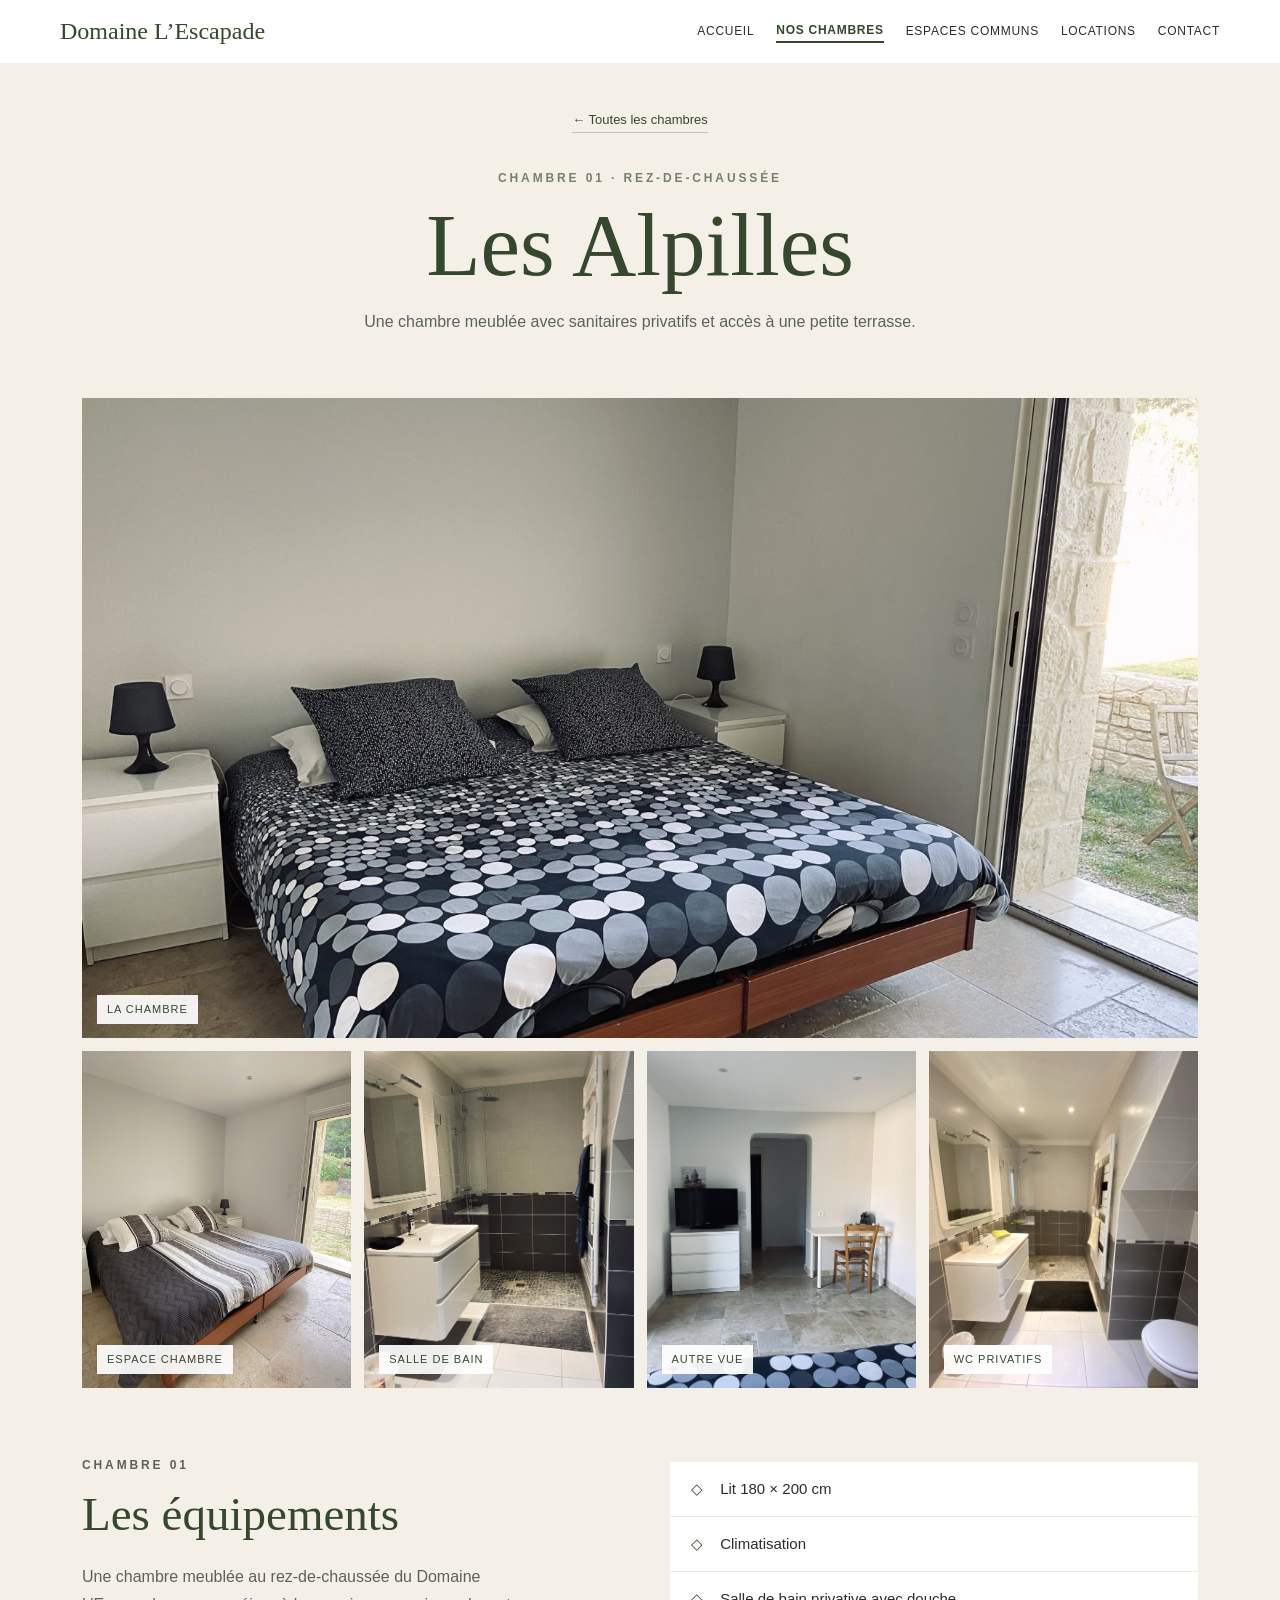
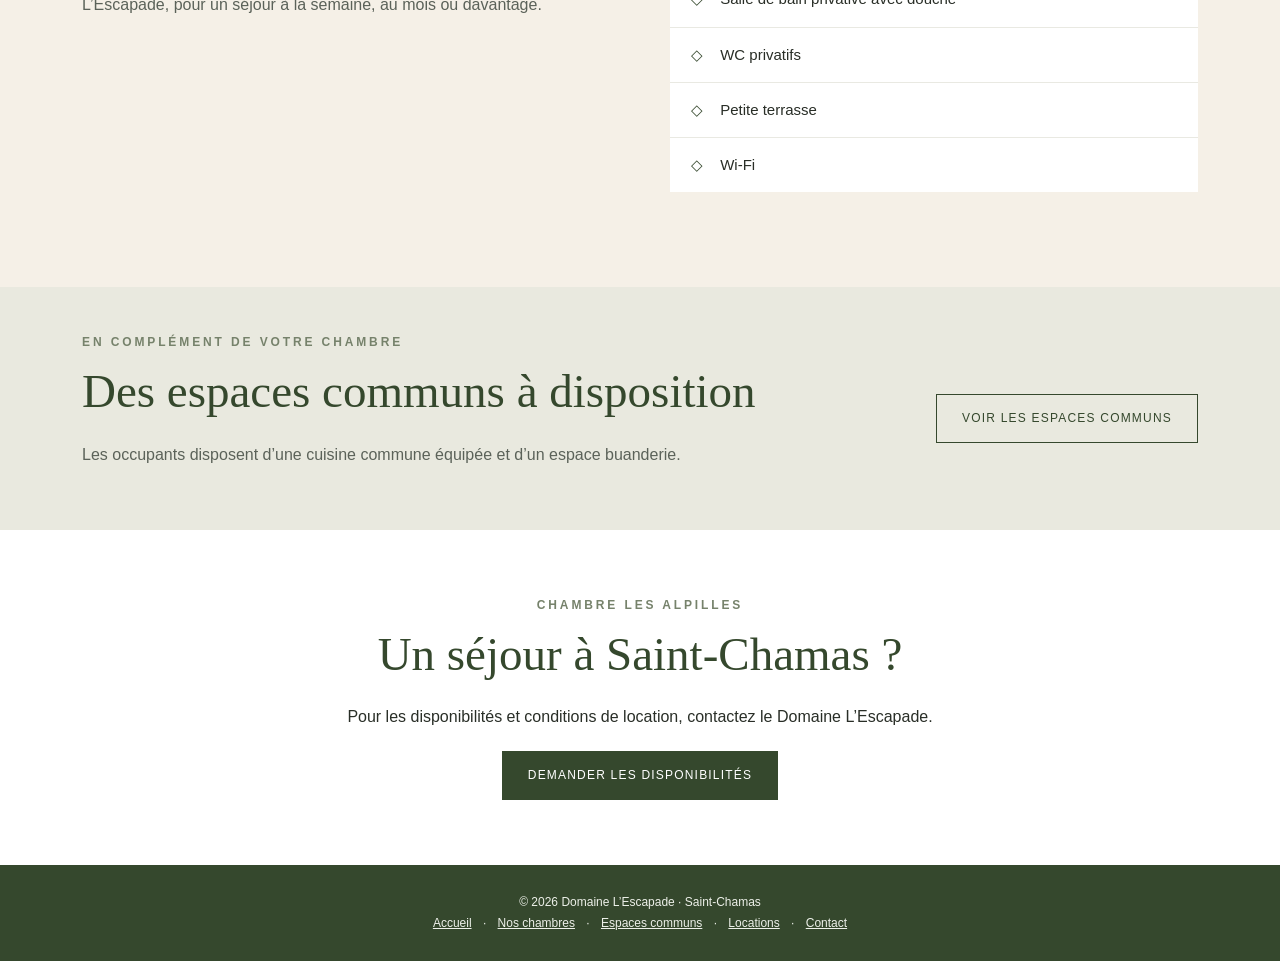
==== alpilles.html @ 5a4e379f "Add files via upload" ====
<!doctype html>
<html lang="fr"><head><meta charset="utf-8"><meta name="viewport" content="width=device-width,initial-scale=1"><meta name="description" content="Chambre Les Alpilles au Domaine L’Escapade : lit 180 × 200, climatisation, Wi-Fi, salle de bain et WC privatifs, petite terrasse."><title>Les Alpilles — Chambre 01 | Domaine L’Escapade</title><link rel="stylesheet" href="style.css"></head>
<body><header><nav class="nav" aria-label="Menu principal"><a class="logo" href="index.html">Domaine L’Escapade</a><button class="menu-toggle" type="button" aria-expanded="false" aria-controls="nav-links">☰ Menu</button><div class="links" id="nav-links"><a href="index.html">Accueil</a><a href="chambres.html" aria-current="page">Nos chambres</a><a href="espaces.html">Espaces communs</a><a href="locations.html">Locations</a><a href="contact.html">Contact</a></div></nav></header>
<main><section class="room-heading"><a class="room-back" href="chambres.html">← Toutes les chambres</a><p class="kicker">Chambre 01 · Rez-de-chaussée</p><h1>Les Alpilles</h1><p>Une chambre meublée avec sanitaires privatifs et accès à une petite terrasse.</p></section>
<section class="room-gallery content" aria-label="Photographies de la chambre Les Alpilles">
<figure class="room-gallery-main"><img src="assets/alpilles-lit.jpg" alt="Lit double, parure bleu foncé à pois et porte-fenêtre donnant sur la terrasse" fetchpriority="high"><figcaption>La chambre</figcaption></figure>
<div class="room-gallery-grid">
<figure><img src="assets/alpilles-bureau.jpg" alt="Vue du mobilier, télévision, bureau et climatisation" loading="lazy"><figcaption>Espace chambre</figcaption></figure>
<figure><img src="assets/alpilles-douche.jpg" alt="Salle de bain privative avec douche à l’italienne et meuble vasque" loading="lazy"><figcaption>Salle de bain</figcaption></figure>
<figure><img src="assets/alpilles-espace.jpg" alt="Télévision sur commode et espace bureau" loading="lazy"><figcaption>Autre vue</figcaption></figure>
<figure><img src="assets/alpilles-sanitaires.jpg" alt="Salle de bain avec douche, vasque et WC privatifs" loading="lazy"><figcaption>WC privatifs</figcaption></figure>
</div></section>
<section class="room-details content"><div><p class="kicker">Chambre 01</p><h2>Les équipements</h2><p>Une chambre meublée au rez-de-chaussée du Domaine L’Escapade, pour un séjour à la semaine, au mois ou davantage.</p></div><ul class="room-equipment"><li><span aria-hidden="true">◇</span> Lit 180 × 200 cm</li><li><span aria-hidden="true">◇</span> Climatisation</li><li><span aria-hidden="true">◇</span> Salle de bain privative avec douche</li><li><span aria-hidden="true">◇</span> WC privatifs</li><li><span aria-hidden="true">◇</span> Petite terrasse</li><li><span aria-hidden="true">◇</span> Wi-Fi</li></ul></section>
<section class="room-common"><div class="room-common-inner"><div><p class="kicker">En complément de votre chambre</p><h2>Des espaces communs à disposition</h2><p>Les occupants disposent d’une cuisine commune équipée et d’un espace buanderie.</p></div><a class="btn outline" href="espaces.html">Voir les espaces communs</a></div></section>
<section class="contact-cta"><p class="kicker">Chambre Les Alpilles</p><h2>Un séjour à Saint-Chamas ?</h2><p>Pour les disponibilités et conditions de location, contactez le Domaine L’Escapade.</p><a class="btn" href="contact.html">Demander les disponibilités</a></section></main>
<footer>© 2026 Domaine L’Escapade · Saint-Chamas<br><a href="index.html">Accueil</a> · <a href="chambres.html">Nos chambres</a> · <a href="espaces.html">Espaces communs</a> · <a href="locations.html">Locations</a> · <a href="contact.html">Contact</a></footer>
<script>const b=document.querySelector('.menu-toggle'), l=document.querySelector('.links');b.addEventListener('click',()=>{const o=l.classList.toggle('open');b.setAttribute('aria-expanded',String(o))})</script></body></html>
---- style.css ----
:root{--olive:#35482d;--sand:#f5f0e7;--ink:#292e27;--muted:#5b6259}*{box-sizing:border-box}html{scroll-behavior:smooth}body{margin:0;background:var(--sand);color:var(--ink);font-family:Arial,Helvetica,sans-serif;line-height:1.75}a{color:inherit}.nav{background:#fff;display:flex;align-items:center;justify-content:space-between;gap:24px;padding:18px max(22px,calc((100vw - 1160px)/2));position:relative;z-index:5}.logo{font:normal 24px Georgia,serif;text-decoration:none;color:var(--olive)}.links{display:flex;align-items:center;gap:22px;flex-wrap:wrap}.links a{text-decoration:none;font-size:12px;letter-spacing:.06em;text-transform:uppercase}.links a[aria-current=page]{color:var(--olive);border-bottom:2px solid var(--olive);font-weight:700}.links a:hover{text-decoration:underline}.hero{min-height:620px;display:grid;place-items:center;position:relative;isolation:isolate;overflow:hidden;background:#81917c;color:#fff;text-align:center}.hero img{position:absolute;inset:0;width:100%;height:100%;object-fit:cover;object-position:center 55%;z-index:-2;animation:fadePhoto 2.2s ease both}.hero:after{content:'';position:absolute;inset:0;z-index:-1;background:linear-gradient(180deg,#1d271e61,#1d271e30 40%,#14200b8a)}.hero-content{padding:60px 20px}.overline,.kicker{letter-spacing:.24em;text-transform:uppercase;font-size:12px;font-weight:700}.hero h1{font:italic normal clamp(58px,10vw,130px)/1.04 Georgia,serif;margin:15px 0 24px}.hero p{font-size:clamp(15px,2vw,19px);line-height:1.8}.hero .overline,.hero h1,.hero .tagline,.hero .btn{animation:rise .9s both}.hero .overline{animation-delay:.9s}.hero h1{animation-delay:1.3s}.hero .tagline{animation-delay:1.7s}.hero .btn{animation-delay:2.1s}.btn{display:inline-flex;align-items:center;justify-content:center;text-decoration:none;padding:13px 25px;min-height:48px;background:var(--olive);color:white;border:1px solid var(--olive);font-size:12px;letter-spacing:.1em;text-transform:uppercase;margin-top:20px;transition:background .2s}.btn:hover{background:#4d6640}.btn.outline{color:var(--olive);background:transparent}.btn.outline:hover{background:#e6e9e1}.content{max-width:1160px;margin:auto;padding:78px 22px 95px}.content.narrow{max-width:860px}.page-intro{background:white}.page-head{text-align:center;padding:70px 22px 68px;background:#e8e9df}.page-head h1{font:normal clamp(40px,5vw,64px)/1.12 Georgia,serif;color:var(--olive);margin:12px 0 14px}.page-head p{max-width:720px;margin:0 auto;color:#485047;font-size:17px}.kicker{color:#76826b;margin:0}h2{font:normal clamp(30px,3.8vw,47px)/1.14 Georgia,serif;color:var(--olive);margin:12px 0 22px}h3{font:normal 25px Georgia,serif;color:var(--olive);margin:12px 0}.center{text-align:center}.center>p{max-width:780px;margin-left:auto;margin-right:auto}.cards{display:grid;grid-template-columns:repeat(3,minmax(0,1fr));gap:22px;margin-top:35px}.cards.two{grid-template-columns:repeat(2,minmax(0,1fr))}.card{padding:34px 30px;background:white;border-top:3px solid #9daa90}.card p{color:var(--muted);margin:0}.card .icon{font-size:28px}.split{display:grid;grid-template-columns:1.1fr 1fr;gap:55px;align-items:center}.split img{display:block;width:100%;aspect-ratio:4/3;object-fit:cover}.subnav{display:flex;justify-content:center;gap:15px;flex-wrap:wrap;margin-top:30px}.notice{background:#e8e9df;padding:27px;border-left:3px solid var(--olive)}.page-photo{width:100%;height:330px;object-fit:cover;display:block}footer{padding:27px 18px;background:var(--olive);color:#edf0e9;text-align:center;font-size:12px}footer a{margin:0 8px}.contact-cta{text-align:center;background:white;padding:65px 22px}.contact-cta p{max-width:700px;margin:auto}.note{color:#666;font-size:14px}.menu-toggle{display:none} @keyframes fadePhoto{from{opacity:0;transform:scale(1.04)}to{opacity:1;transform:scale(1)}}@keyframes rise{from{opacity:0;transform:translateY(18px)}to{opacity:1;transform:translateY(0)}}@media(max-width:760px){.nav{align-items:flex-start;flex-wrap:wrap;padding:15px 20px}.logo{font-size:21px}.menu-toggle{display:block;margin-left:auto;background:white;border:1px solid #aab3a6;color:var(--olive);padding:9px 13px;font:inherit;cursor:pointer}.links{display:none;flex-basis:100%;flex-direction:column;align-items:flex-start;gap:13px;padding:14px 0}.links.open{display:flex}.hero{min-height:590px}.hero h1{font-size:clamp(54px,12vw,82px)}.content{padding:56px 22px 70px}.cards,.cards.two,.split{grid-template-columns:1fr}.split{gap:25px}.page-head{padding:55px 22px}.page-photo{height:230px}}@media(prefers-reduced-motion:reduce){html{scroll-behavior:auto}.hero img,.hero .overline,.hero h1,.hero .tagline,.hero .btn{animation:none}}


/* ACCUEIL V2 — styles indépendants, sans modifier les autres pages */
.home-v2{background:#faf8f4}
.home-v2 .nav{padding-top:16px;padding-bottom:16px}
.home-v2 .logo em{font-weight:normal}
.home-v2 .nav-contact{padding:10px 16px;border:1px solid var(--olive);color:var(--olive)}
.home-v2 .esc-home-hero{height:clamp(570px,73vw,740px);position:relative;display:flex;align-items:center;justify-content:center;isolation:isolate;color:white;overflow:hidden;background:#68736a;text-align:center}
.home-v2 .esc-home-photo{position:absolute;inset:0;width:100%;height:100%;object-fit:cover;object-position:center 56%;z-index:-2;animation:escReveal 2.1s ease-out both}
.home-v2 .esc-home-shade{position:absolute;inset:0;z-index:-1;background:linear-gradient(180deg,rgba(24,35,27,.28),rgba(25,35,28,.27) 38%,rgba(23,36,28,.65) 100%)}
.home-v2 .esc-home-copy{position:relative;padding:32px 22px;max-width:900px;margin-top:12px}
.home-v2 .esc-home-location{display:inline-block;text-transform:uppercase;letter-spacing:.33em;font-size:11px;font-weight:700;animation:escLift 1s 1s both}
.home-v2 .esc-home-prefix{font:normal 27px Georgia,serif;margin:25px 0 -4px;animation:escLift 1s 1.4s both}
.home-v2 .esc-home-copy h1{font:italic normal clamp(65px,11.2vw,151px)/1 Georgia,serif;letter-spacing:-.035em;margin:0 0 23px;animation:escLift 1.2s 1.8s both;text-wrap:balance}
.home-v2 .esc-home-desc{font:normal clamp(16px,2vw,21px)/1.6 Georgia,serif;margin:0 auto 13px;max-width:680px;animation:escLift 1s 2.2s both}
.home-v2 .esc-home-action{display:inline-flex;align-items:center;justify-content:center;gap:24px;margin-top:25px;padding:13px 23px;border:1px solid rgba(255,255,255,.85);color:white;background:rgba(38,57,41,.55);text-decoration:none;text-transform:uppercase;letter-spacing:.12em;font-size:11px;min-height:49px;transition:background .2s ease;animation:escLift 1s 2.6s both}
.home-v2 .esc-home-action:hover{background:#35482d}
.home-v2 .esc-home-corner{position:absolute;right:28px;bottom:20px;font-size:10px;letter-spacing:.2em;color:#f7f7f5a6}
.home-v2 .esc-home-summary{display:flex;justify-content:center;align-items:center;gap:0;background:#35482d;color:#fff;padding:24px 25px;text-align:center}
.home-v2 .esc-home-summary span{font-size:12px;letter-spacing:.07em;padding:5px 34px;border-right:1px solid #ffffff38}
.home-v2 .esc-home-summary span:last-child{border:0}
.home-v2 .esc-home-summary strong{font-weight:700;color:#fff}
.home-v2 .esc-home-intro{max-width:830px;text-align:center;margin:auto;padding:76px 25px 49px}
.home-v2 .esc-home-intro h2{font-size:clamp(32px,4.1vw,53px);margin:16px auto 23px;max-width:800px}
.home-v2 .esc-home-intro>p:last-child{color:#5c6259;max-width:740px;margin:auto;font-size:16px}
.home-v2 .esc-home-directory{max-width:1170px;margin:0 auto;padding:0 25px 90px;display:grid;grid-template-columns:repeat(3,minmax(0,1fr));gap:18px}
.home-v2 .esc-home-tile{min-height:220px;background:#f0eee7;text-decoration:none;padding:25px 28px;display:flex;flex-direction:column;position:relative;border-top:2px solid #a6af99;transition:background .2s ease,transform .2s ease}
.home-v2 .esc-home-tile:hover{background:#e6e9dd;transform:translateY(-3px)}
.home-v2 .esc-home-number{font-size:11px;letter-spacing:.16em;color:#8c9685}
.home-v2 .esc-home-tile-title{font:normal 30px Georgia,serif;color:#35482d;margin-top:25px}
.home-v2 .esc-home-tile-note{font-size:13px;color:#687064;margin-top:9px}
.home-v2 .esc-home-arrow{position:absolute;right:25px;bottom:18px;font:normal 25px Georgia,serif;color:#35482d}
.home-v2 .esc-home-bottom{background:#e7e9df;padding:52px max(25px,calc((100vw - 1100px)/2));display:flex;align-items:center;justify-content:space-between;gap:35px}
.home-v2 .esc-home-bottom h2{margin-bottom:0;font-size:clamp(32px,3.7vw,45px)}
.home-v2 .esc-home-bottom .esc-home-action{animation:none;margin:0;flex-shrink:0;background:#35482d;border-color:#35482d}
@keyframes escReveal{from{opacity:0;transform:scale(1.035)}to{opacity:1;transform:scale(1)}}
@keyframes escLift{from{opacity:0;transform:translateY(19px)}to{opacity:1;transform:translateY(0)}}
@media(max-width:760px){.home-v2 .nav-contact{border:0;padding:0}.home-v2 .esc-home-hero{height:590px}.home-v2 .esc-home-prefix{font-size:21px}.home-v2 .esc-home-copy h1{font-size:clamp(51px,12vw,85px);margin-bottom:17px}.home-v2 .esc-home-desc{font-size:16px}.home-v2 .esc-home-summary{flex-wrap:wrap;gap:7px;padding:20px 12px}.home-v2 .esc-home-summary span{width:100%;border-right:0;padding:2px}.home-v2 .esc-home-intro{padding:60px 22px 43px}.home-v2 .esc-home-directory{grid-template-columns:1fr;padding:0 22px 65px;gap:12px}.home-v2 .esc-home-tile{min-height:165px}.home-v2 .esc-home-tile-title{margin-top:14px}.home-v2 .esc-home-bottom{flex-direction:column;align-items:flex-start;padding:47px 25px}}
@media(prefers-reduced-motion:reduce){.home-v2 .esc-home-photo,.home-v2 .esc-home-location,.home-v2 .esc-home-prefix,.home-v2 .esc-home-copy h1,.home-v2 .esc-home-desc,.home-v2 .esc-home-action{animation:none}}

/* Accueil V5 — hiérarchie des accroches validées */
.home-v2 .esc-home-prefix{letter-spacing:.1em;margin-bottom:1px}
.home-v2 .esc-home-desc{font-style:italic;max-width:740px;text-shadow:0 1px 13px rgba(0,0,0,.27)}
.home-v2 .esc-home-intro{max-width:920px;padding-bottom:57px}
.home-v2 .esc-home-intro h2{max-width:900px;font-size:clamp(30px,3.8vw,48px);text-wrap:balance}
.home-v2 .esc-home-intro .esc-intro-lead{color:var(--olive);font-size:clamp(17px,2.1vw,20px);margin:0 auto 15px}
.home-v2 .esc-home-intro>p:not(.kicker){max-width:780px;margin-left:auto;margin-right:auto}
.home-v2 .esc-home-intro>p:not(.kicker)+p:not(.kicker){margin-top:14px}
@media(max-width:760px){.home-v2 .esc-home-desc{font-size:17px;max-width:360px}.home-v2 .esc-home-intro h2{font-size:clamp(30px,8vw,40px)}}

/* Chambre Les Alpilles et listing des cinq chambres */
.room-list{padding-top:55px}
.room-feature{display:grid;grid-template-columns:1.12fr 1fr;min-width:0;background:#fff;color:inherit;text-decoration:none;overflow:hidden}
.room-feature-photo{min-height:340px;overflow:hidden}
.room-feature-photo img{display:block;width:100%;height:100%;min-height:340px;object-fit:cover;transition:transform .4s ease}
.room-feature:hover .room-feature-photo img{transform:scale(1.02)}
.room-feature-text{padding:clamp(25px,5vw,60px);display:flex;flex-direction:column;justify-content:center;align-items:flex-start}
.room-feature-text h2{font-size:clamp(38px,5vw,61px)}
.room-feature-text p{color:var(--muted);margin:0}
.room-link{margin-top:27px;color:var(--olive);font-size:12px;letter-spacing:.12em;text-transform:uppercase;font-weight:700;border-bottom:1px solid var(--olive);padding-bottom:5px}
.room-mini-grid{display:grid;grid-template-columns:repeat(2,minmax(0,1fr));gap:18px;margin-top:22px}
.room-mini{background:#fff;padding:35px 33px;min-height:180px;border-top:2px solid #b2bca9}
.room-index{font-size:11px;letter-spacing:.15em;text-transform:uppercase;color:#6a7864}
.room-mini h3{font-size:29px;margin:10px 0 5px}
.room-mini p{font-size:14px;margin:0 0 13px;color:var(--muted)}
.room-muted{font-size:11px;text-transform:uppercase;letter-spacing:.1em;color:#8a8c86}
.room-heading{text-align:center;padding:42px 22px 24px;max-width:1000px;margin:auto}
.room-back{display:inline-block;color:var(--olive);font-size:13px;text-decoration:none;margin-bottom:35px;border-bottom:1px solid #bdc5b6}
.room-heading h1{font:normal clamp(51px,7vw,89px)/1.05 Georgia,serif;color:var(--olive);margin:10px 0}
.room-heading>p:last-child{color:var(--muted);font-size:16px}
.room-gallery{padding-top:22px;padding-bottom:55px}
.room-gallery figure{margin:0;overflow:hidden;background:#e5e3dd;position:relative}
.room-gallery img{display:block;width:100%;height:100%;object-fit:cover}
.room-gallery-main{height:clamp(300px,53vw,640px)}
.room-gallery-main img{object-position:center 56%}
.room-gallery figcaption{position:absolute;left:15px;bottom:14px;padding:5px 10px;background:rgba(255,255,255,.92);color:var(--olive);font-size:11px;letter-spacing:.09em;text-transform:uppercase}
.room-gallery-grid{display:grid;grid-template-columns:repeat(4,minmax(0,1fr));gap:13px;margin-top:13px}
.room-gallery-grid figure{aspect-ratio:4/5}
.room-details{padding-top:12px;display:grid;grid-template-columns:1fr 1fr;gap:60px;align-items:start}
.room-details p{color:var(--muted);max-width:480px}
.room-equipment{list-style:none;margin:7px 0 0;padding:0;display:grid;gap:0;background:white}
.room-equipment li{border-bottom:1px solid #e9e9e2;padding:14px 21px;font-size:15px}
.room-equipment li:last-child{border:0}
.room-equipment span{color:var(--olive);margin-right:13px}
.room-common{background:#e9e9df}
.room-common-inner{max-width:1160px;margin:auto;padding:45px 22px;display:flex;gap:30px;align-items:center;justify-content:space-between}
.room-common-inner>div{max-width:700px}
.room-common-inner p:last-child{color:var(--muted)}
.room-common-inner .btn{flex-shrink:0}
@media(max-width:760px){.room-feature{grid-template-columns:1fr}.room-feature-photo,.room-feature-photo img{min-height:260px}.room-feature-text{padding:28px}.room-mini-grid{grid-template-columns:1fr}.room-mini{min-height:0;padding:25px}.room-gallery-main{height:300px}.room-gallery-grid{grid-template-columns:repeat(2,minmax(0,1fr));gap:9px}.room-gallery-grid figure{aspect-ratio:4/5}.room-details{grid-template-columns:1fr;gap:15px}.room-common-inner{display:block}.room-common-inner .btn{margin-top:12px}}
@media(prefers-reduced-motion:reduce){.room-feature-photo img{transition:none}}
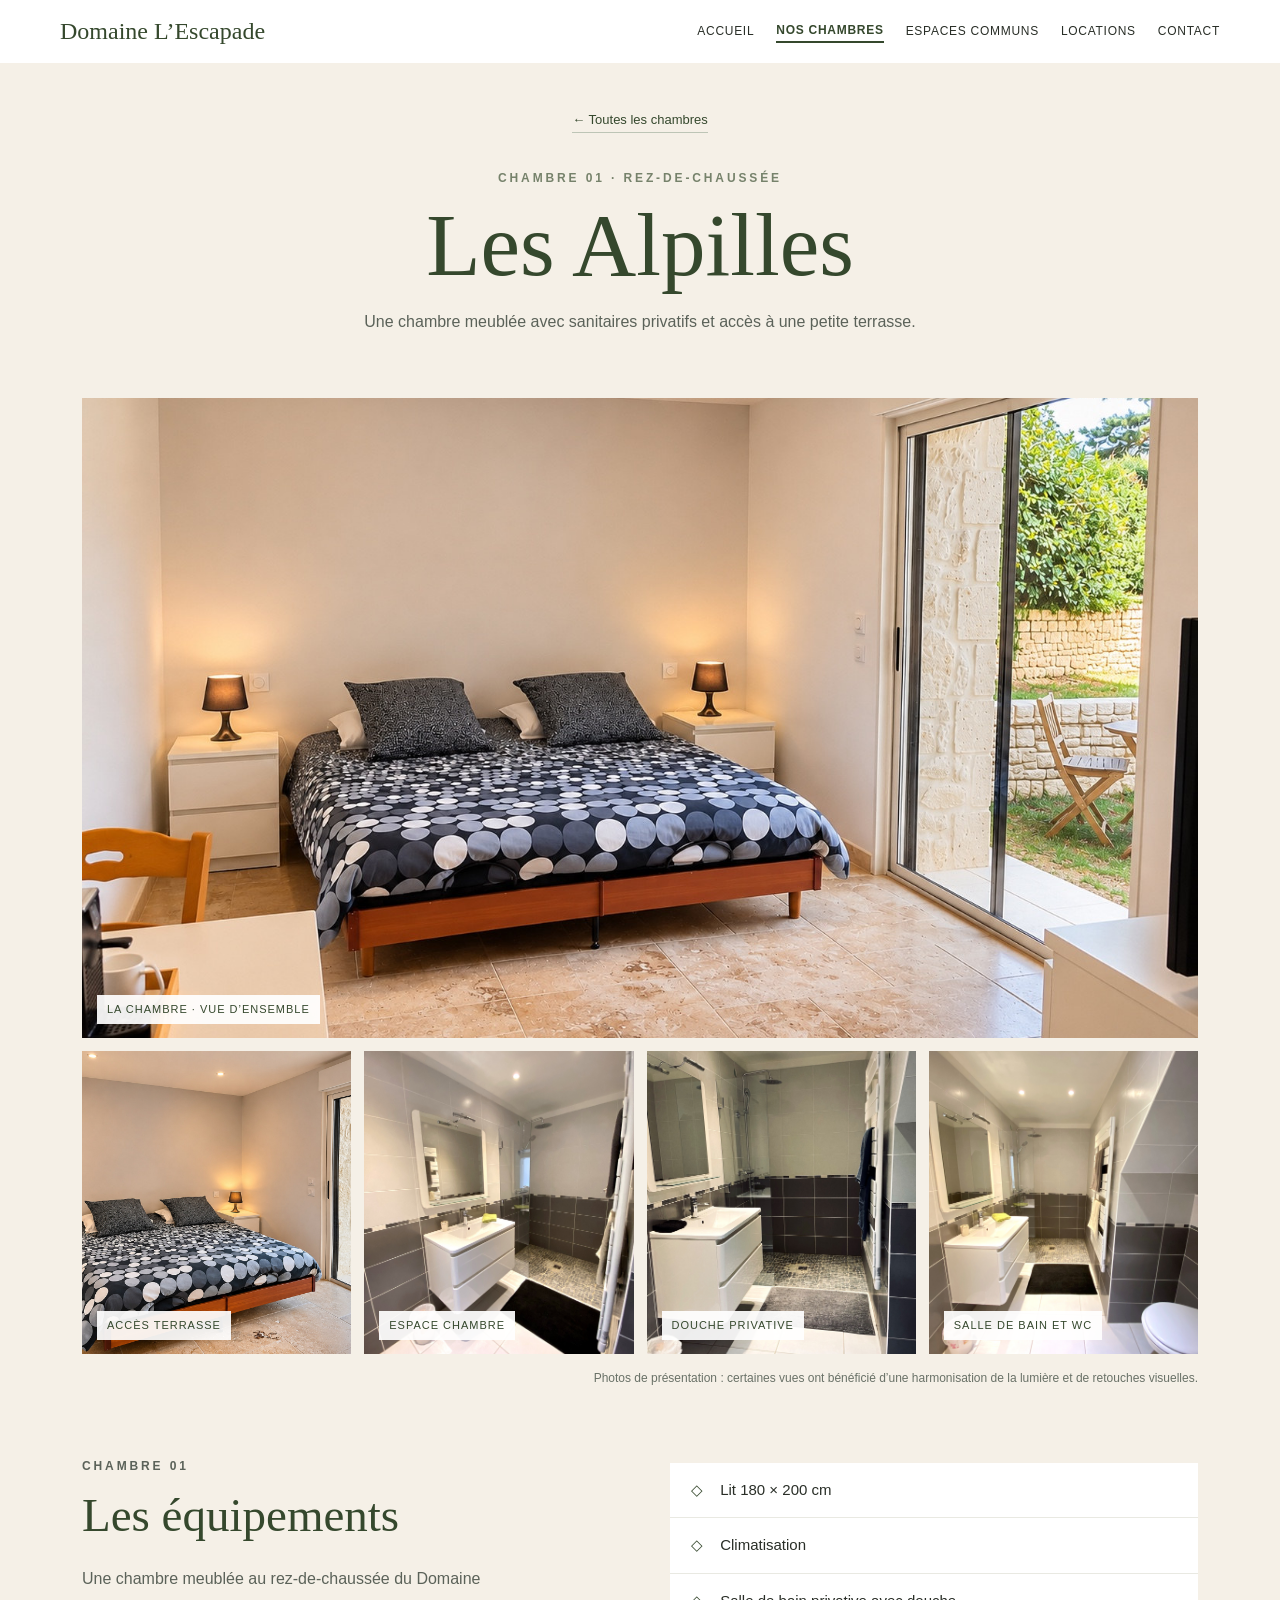
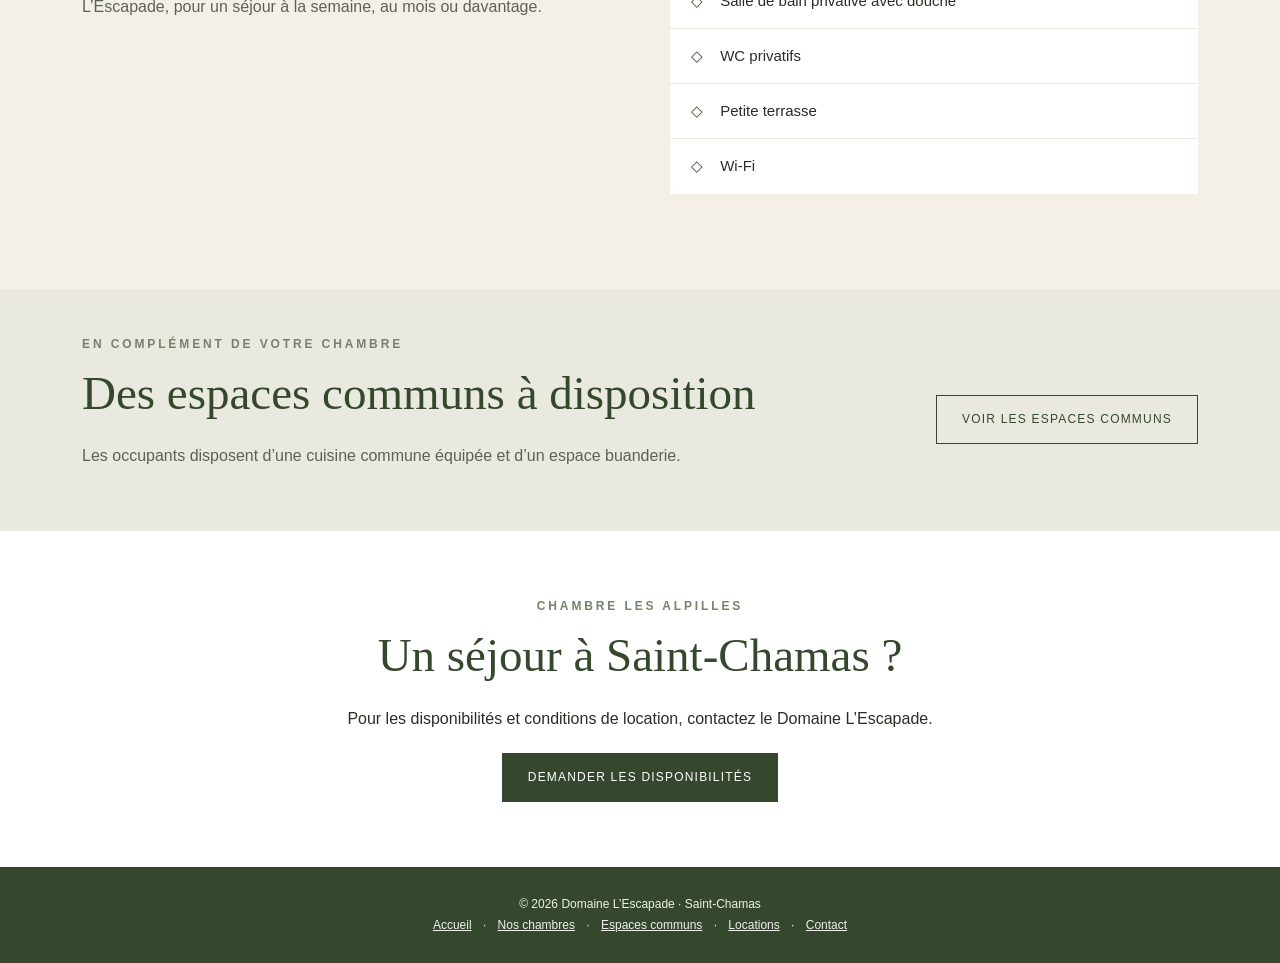
==== commit f4417cf6: "Add files via upload" ====
--- a/alpilles.html
+++ b/alpilles.html
@@ -3,13 +3,15 @@
 <body><header><nav class="nav" aria-label="Menu principal"><a class="logo" href="index.html">Domaine L’Escapade</a><button class="menu-toggle" type="button" aria-expanded="false" aria-controls="nav-links">☰ Menu</button><div class="links" id="nav-links"><a href="index.html">Accueil</a><a href="chambres.html" aria-current="page">Nos chambres</a><a href="espaces.html">Espaces communs</a><a href="locations.html">Locations</a><a href="contact.html">Contact</a></div></nav></header>
 <main><section class="room-heading"><a class="room-back" href="chambres.html">← Toutes les chambres</a><p class="kicker">Chambre 01 · Rez-de-chaussée</p><h1>Les Alpilles</h1><p>Une chambre meublée avec sanitaires privatifs et accès à une petite terrasse.</p></section>
 <section class="room-gallery content" aria-label="Photographies de la chambre Les Alpilles">
-<figure class="room-gallery-main"><img src="assets/alpilles-lit.jpg" alt="Lit double, parure bleu foncé à pois et porte-fenêtre donnant sur la terrasse" fetchpriority="high"><figcaption>La chambre</figcaption></figure>
-<div class="room-gallery-grid">
-<figure><img src="assets/alpilles-bureau.jpg" alt="Vue du mobilier, télévision, bureau et climatisation" loading="lazy"><figcaption>Espace chambre</figcaption></figure>
-<figure><img src="assets/alpilles-douche.jpg" alt="Salle de bain privative avec douche à l’italienne et meuble vasque" loading="lazy"><figcaption>Salle de bain</figcaption></figure>
-<figure><img src="assets/alpilles-espace.jpg" alt="Télévision sur commode et espace bureau" loading="lazy"><figcaption>Autre vue</figcaption></figure>
-<figure><img src="assets/alpilles-sanitaires.jpg" alt="Salle de bain avec douche, vasque et WC privatifs" loading="lazy"><figcaption>WC privatifs</figcaption></figure>
-</div></section>
+<figure class="room-gallery-main"><img src="assets/alpilles-2026-principale.jpg" alt="Vue générale de la chambre Les Alpilles : lit à pois gris et noirs, lampes allumées et baie vitrée vers la petite terrasse" fetchpriority="high"><figcaption>La chambre · Vue d’ensemble</figcaption></figure>
+<div class="room-gallery-grid room-gallery-grid-five">
+<figure><img src="assets/alpilles-2026-terrasse.jpg" alt="Lit à pois et porte-fenêtre ouverte sur le jardin et la petite terrasse" loading="lazy"><figcaption>Accès terrasse</figcaption></figure>
+<figure><img src="assets/alpilles-2026-espace.jpg" alt="Télévision sur commode, coin bureau et climatisation" loading="lazy"><figcaption>Espace chambre</figcaption></figure>
+<figure><img src="assets/alpilles-2026-douche.jpg" alt="Salle de bain privative avec douche et meuble vasque" loading="lazy"><figcaption>Douche privative</figcaption></figure>
+<figure><img src="assets/alpilles-2026-sanitaires.jpg" alt="Salle de bain avec douche et WC privatifs" loading="lazy"><figcaption>Salle de bain et WC</figcaption></figure>
+</div>
+<p class="photo-note">Photos de présentation : certaines vues ont bénéficié d’une harmonisation de la lumière et de retouches visuelles.</p>
+</section>
 <section class="room-details content"><div><p class="kicker">Chambre 01</p><h2>Les équipements</h2><p>Une chambre meublée au rez-de-chaussée du Domaine L’Escapade, pour un séjour à la semaine, au mois ou davantage.</p></div><ul class="room-equipment"><li><span aria-hidden="true">◇</span> Lit 180 × 200 cm</li><li><span aria-hidden="true">◇</span> Climatisation</li><li><span aria-hidden="true">◇</span> Salle de bain privative avec douche</li><li><span aria-hidden="true">◇</span> WC privatifs</li><li><span aria-hidden="true">◇</span> Petite terrasse</li><li><span aria-hidden="true">◇</span> Wi-Fi</li></ul></section>
 <section class="room-common"><div class="room-common-inner"><div><p class="kicker">En complément de votre chambre</p><h2>Des espaces communs à disposition</h2><p>Les occupants disposent d’une cuisine commune équipée et d’un espace buanderie.</p></div><a class="btn outline" href="espaces.html">Voir les espaces communs</a></div></section>
 <section class="contact-cta"><p class="kicker">Chambre Les Alpilles</p><h2>Un séjour à Saint-Chamas ?</h2><p>Pour les disponibilités et conditions de location, contactez le Domaine L’Escapade.</p><a class="btn" href="contact.html">Demander les disponibilités</a></section></main>
--- a/style.css
+++ b/style.css
@@ -91,3 +91,11 @@
 .room-common-inner .btn{flex-shrink:0}
 @media(max-width:760px){.room-feature{grid-template-columns:1fr}.room-feature-photo,.room-feature-photo img{min-height:260px}.room-feature-text{padding:28px}.room-mini-grid{grid-template-columns:1fr}.room-mini{min-height:0;padding:25px}.room-gallery-main{height:300px}.room-gallery-grid{grid-template-columns:repeat(2,minmax(0,1fr));gap:9px}.room-gallery-grid figure{aspect-ratio:4/5}.room-details{grid-template-columns:1fr;gap:15px}.room-common-inner{display:block}.room-common-inner .btn{margin-top:12px}}
 @media(prefers-reduced-motion:reduce){.room-feature-photo img{transition:none}}
+
+/* Galerie Les Alpilles : vues cohérentes, sans étirement */
+.room-gallery-grid-five{grid-template-columns:repeat(4,minmax(0,1fr))}
+.room-gallery-grid-five figure{aspect-ratio:4/4.5}
+.room-gallery-grid-five figure:first-child img{object-position:65% center}
+.room-gallery-grid-five figure:nth-child(2) img{object-position:center center}
+.photo-note{font-size:12px;color:#697167;margin:14px 0 0;text-align:right}
+@media(max-width:760px){.room-gallery-grid-five{grid-template-columns:repeat(2,minmax(0,1fr))}.room-gallery-grid-five figure{aspect-ratio:4/4.5}.photo-note{text-align:left}}
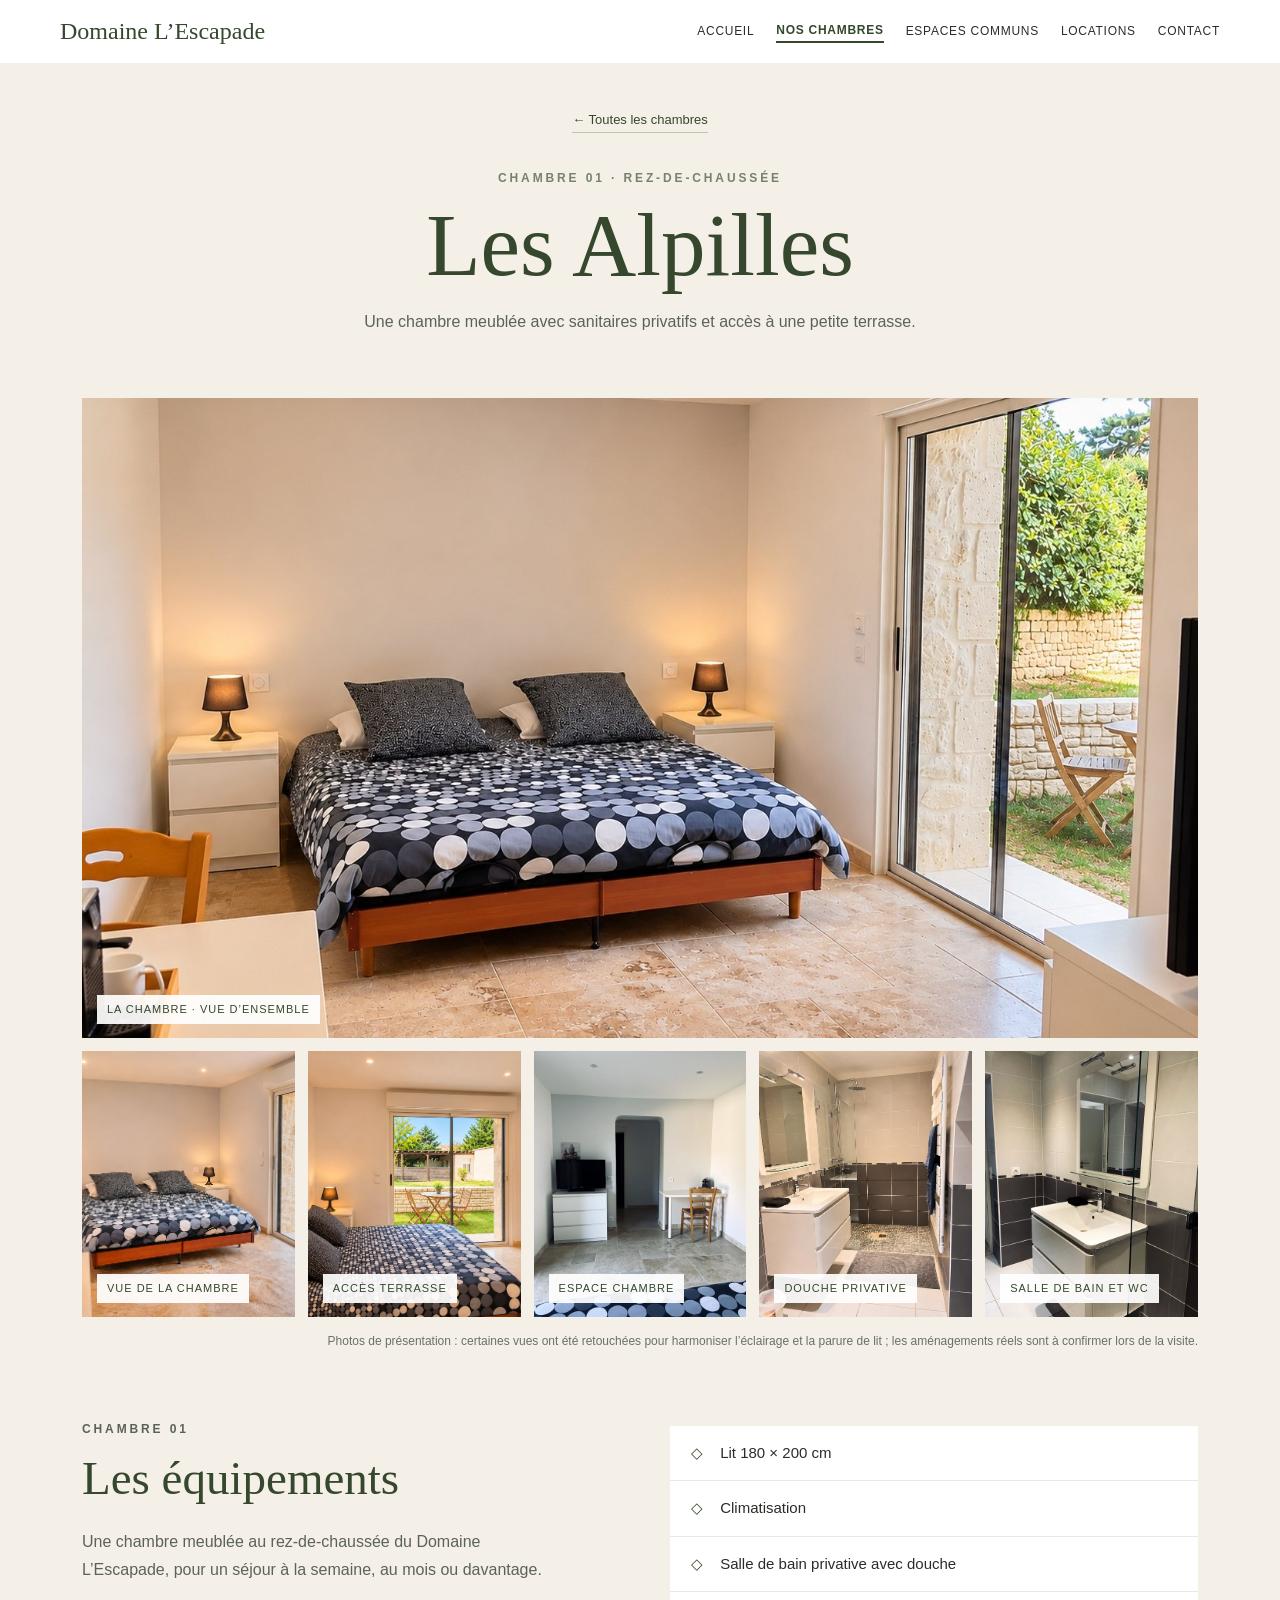
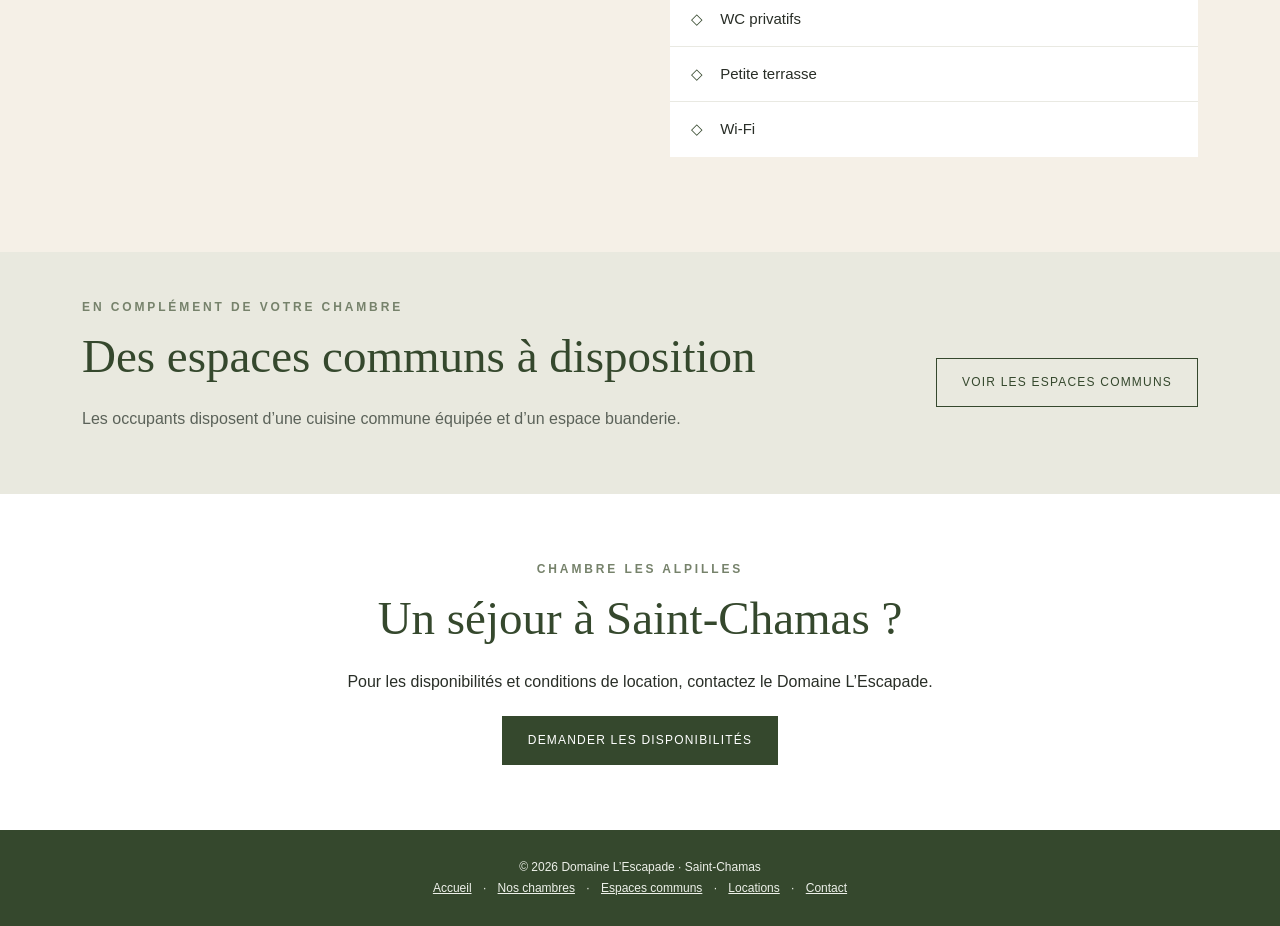
==== commit 28eab400: "Add files via upload" ====
--- a/alpilles.html
+++ b/alpilles.html
@@ -3,14 +3,15 @@
 <body><header><nav class="nav" aria-label="Menu principal"><a class="logo" href="index.html">Domaine L’Escapade</a><button class="menu-toggle" type="button" aria-expanded="false" aria-controls="nav-links">☰ Menu</button><div class="links" id="nav-links"><a href="index.html">Accueil</a><a href="chambres.html" aria-current="page">Nos chambres</a><a href="espaces.html">Espaces communs</a><a href="locations.html">Locations</a><a href="contact.html">Contact</a></div></nav></header>
 <main><section class="room-heading"><a class="room-back" href="chambres.html">← Toutes les chambres</a><p class="kicker">Chambre 01 · Rez-de-chaussée</p><h1>Les Alpilles</h1><p>Une chambre meublée avec sanitaires privatifs et accès à une petite terrasse.</p></section>
 <section class="room-gallery content" aria-label="Photographies de la chambre Les Alpilles">
-<figure class="room-gallery-main"><img src="assets/alpilles-2026-principale.jpg" alt="Vue générale de la chambre Les Alpilles : lit à pois gris et noirs, lampes allumées et baie vitrée vers la petite terrasse" fetchpriority="high"><figcaption>La chambre · Vue d’ensemble</figcaption></figure>
+<figure class="room-gallery-main"><img src="assets/alpilles-galerie-principale.jpg" alt="Vue générale de la chambre Les Alpilles : lit à pois gris et noirs, lampes allumées et baie vitrée vers la petite terrasse" fetchpriority="high"><figcaption>La chambre · Vue d’ensemble</figcaption></figure>
 <div class="room-gallery-grid room-gallery-grid-five">
-<figure><img src="assets/alpilles-2026-terrasse.jpg" alt="Lit à pois et porte-fenêtre ouverte sur le jardin et la petite terrasse" loading="lazy"><figcaption>Accès terrasse</figcaption></figure>
-<figure><img src="assets/alpilles-2026-espace.jpg" alt="Télévision sur commode, coin bureau et climatisation" loading="lazy"><figcaption>Espace chambre</figcaption></figure>
-<figure><img src="assets/alpilles-2026-douche.jpg" alt="Salle de bain privative avec douche et meuble vasque" loading="lazy"><figcaption>Douche privative</figcaption></figure>
-<figure><img src="assets/alpilles-2026-sanitaires.jpg" alt="Salle de bain avec douche et WC privatifs" loading="lazy"><figcaption>Salle de bain et WC</figcaption></figure>
+<figure><img src="assets/alpilles-galerie-chambre.jpg" alt="Autre perspective sur le lit à pois, la chambre et la terrasse" loading="lazy"><figcaption>Vue de la chambre</figcaption></figure>
+<figure><img src="assets/alpilles-galerie-terrasse.jpg" alt="Vue vers la terrasse depuis la chambre, avec la parure à pois" loading="lazy"><figcaption>Accès terrasse</figcaption></figure>
+<figure><img src="assets/alpilles-galerie-bureau.jpg" alt="Télévision sur commode et coin bureau" loading="lazy"><figcaption>Espace chambre</figcaption></figure>
+<figure><img src="assets/alpilles-galerie-douche.jpg" alt="Salle de bain privative avec douche et meuble vasque" loading="lazy"><figcaption>Douche privative</figcaption></figure>
+<figure><img src="assets/alpilles-galerie-sanitaires.jpg" alt="Salle de bain avec douche et WC privatifs" loading="lazy"><figcaption>Salle de bain et WC</figcaption></figure>
 </div>
-<p class="photo-note">Photos de présentation : certaines vues ont bénéficié d’une harmonisation de la lumière et de retouches visuelles.</p>
+<p class="photo-note">Photos de présentation : certaines vues ont été retouchées pour harmoniser l’éclairage et la parure de lit ; les aménagements réels sont à confirmer lors de la visite.</p>
 </section>
 <section class="room-details content"><div><p class="kicker">Chambre 01</p><h2>Les équipements</h2><p>Une chambre meublée au rez-de-chaussée du Domaine L’Escapade, pour un séjour à la semaine, au mois ou davantage.</p></div><ul class="room-equipment"><li><span aria-hidden="true">◇</span> Lit 180 × 200 cm</li><li><span aria-hidden="true">◇</span> Climatisation</li><li><span aria-hidden="true">◇</span> Salle de bain privative avec douche</li><li><span aria-hidden="true">◇</span> WC privatifs</li><li><span aria-hidden="true">◇</span> Petite terrasse</li><li><span aria-hidden="true">◇</span> Wi-Fi</li></ul></section>
 <section class="room-common"><div class="room-common-inner"><div><p class="kicker">En complément de votre chambre</p><h2>Des espaces communs à disposition</h2><p>Les occupants disposent d’une cuisine commune équipée et d’un espace buanderie.</p></div><a class="btn outline" href="espaces.html">Voir les espaces communs</a></div></section>
--- a/style.css
+++ b/style.css
@@ -99,3 +99,10 @@
 .room-gallery-grid-five figure:nth-child(2) img{object-position:center center}
 .photo-note{font-size:12px;color:#697167;margin:14px 0 0;text-align:right}
 @media(max-width:760px){.room-gallery-grid-five{grid-template-columns:repeat(2,minmax(0,1fr))}.room-gallery-grid-five figure{aspect-ratio:4/4.5}.photo-note{text-align:left}}
+
+/* Galerie mise à jour : cinq vues secondaires, même mise en lumière */
+.room-gallery-grid-five { grid-template-columns: repeat(5, minmax(0, 1fr)); }
+.room-gallery-grid-five figure { aspect-ratio: 4 / 5; }
+.room-gallery-grid-five figure:first-child img { object-position: 50% 55%; }
+@media (max-width: 900px) { .room-gallery-grid-five { grid-template-columns: repeat(3, minmax(0, 1fr)); } }
+@media (max-width: 600px) { .room-gallery-grid-five { grid-template-columns: repeat(2, minmax(0, 1fr)); } }
